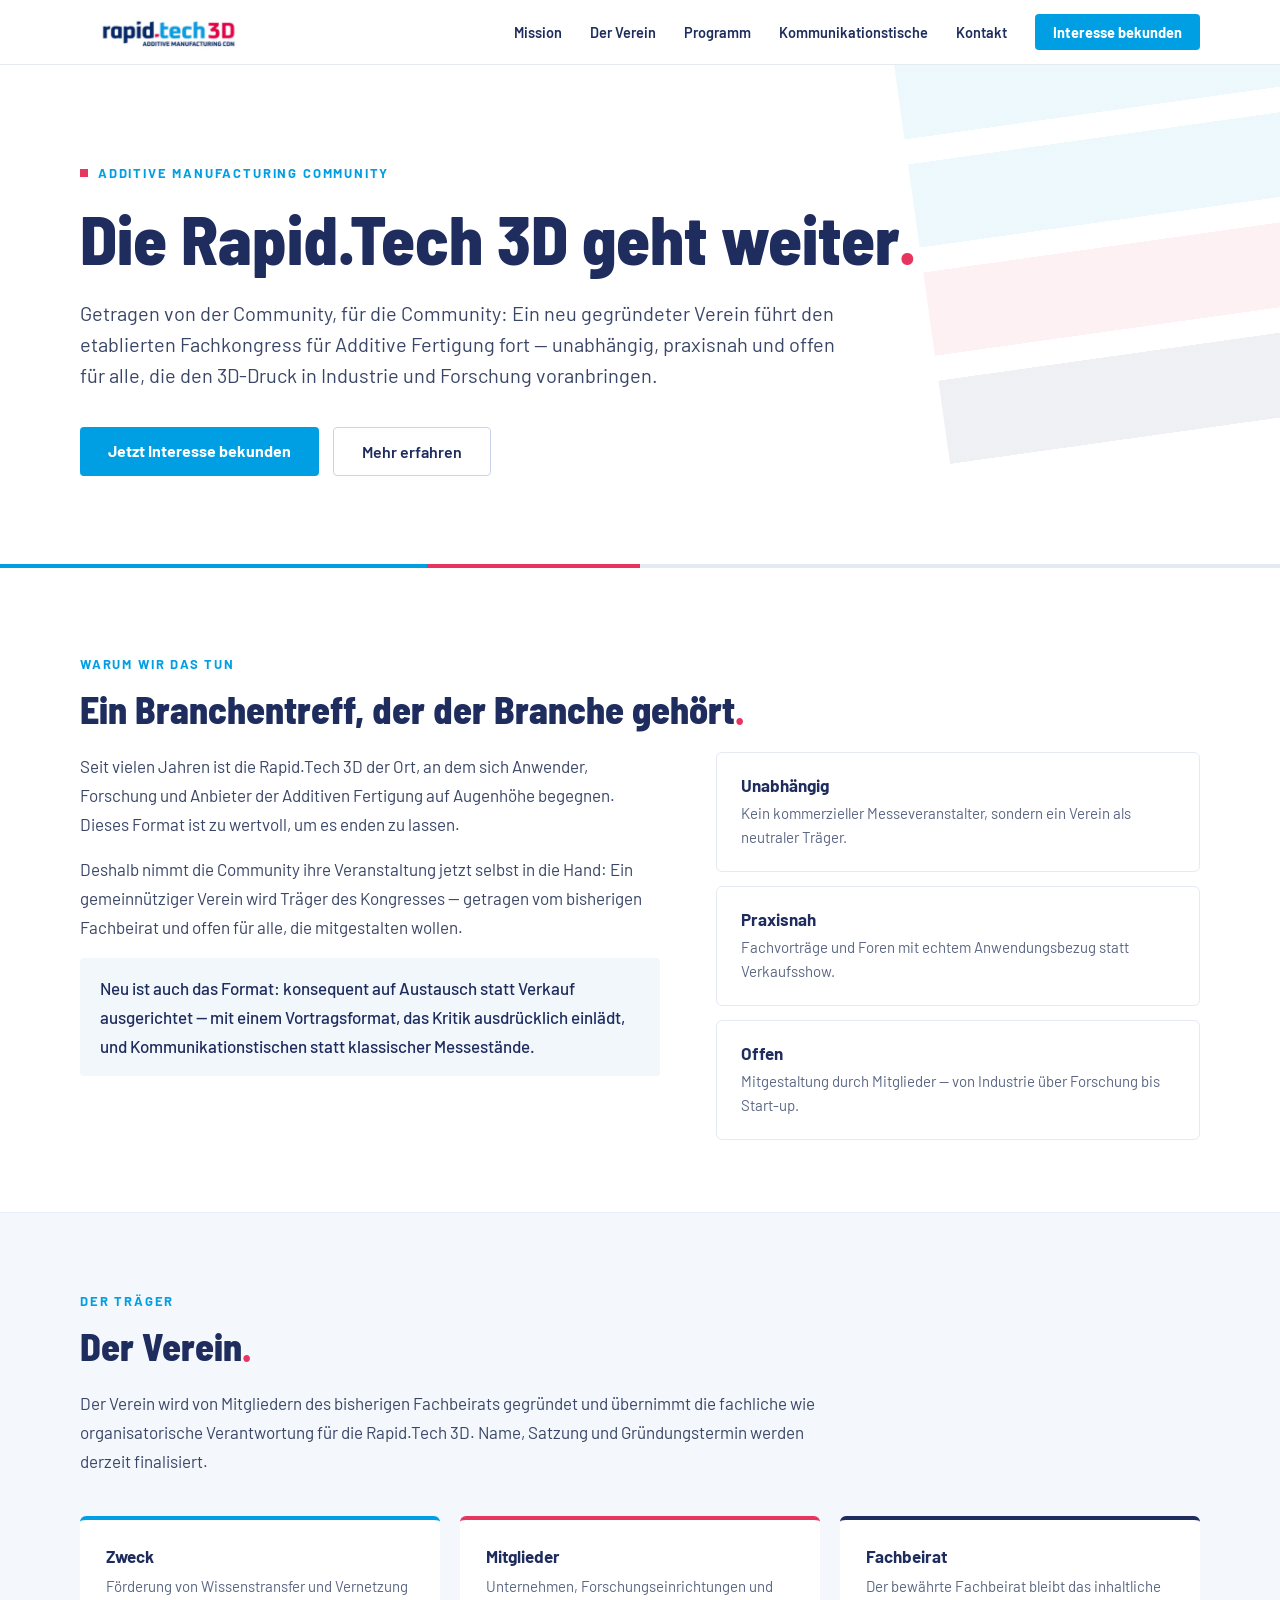
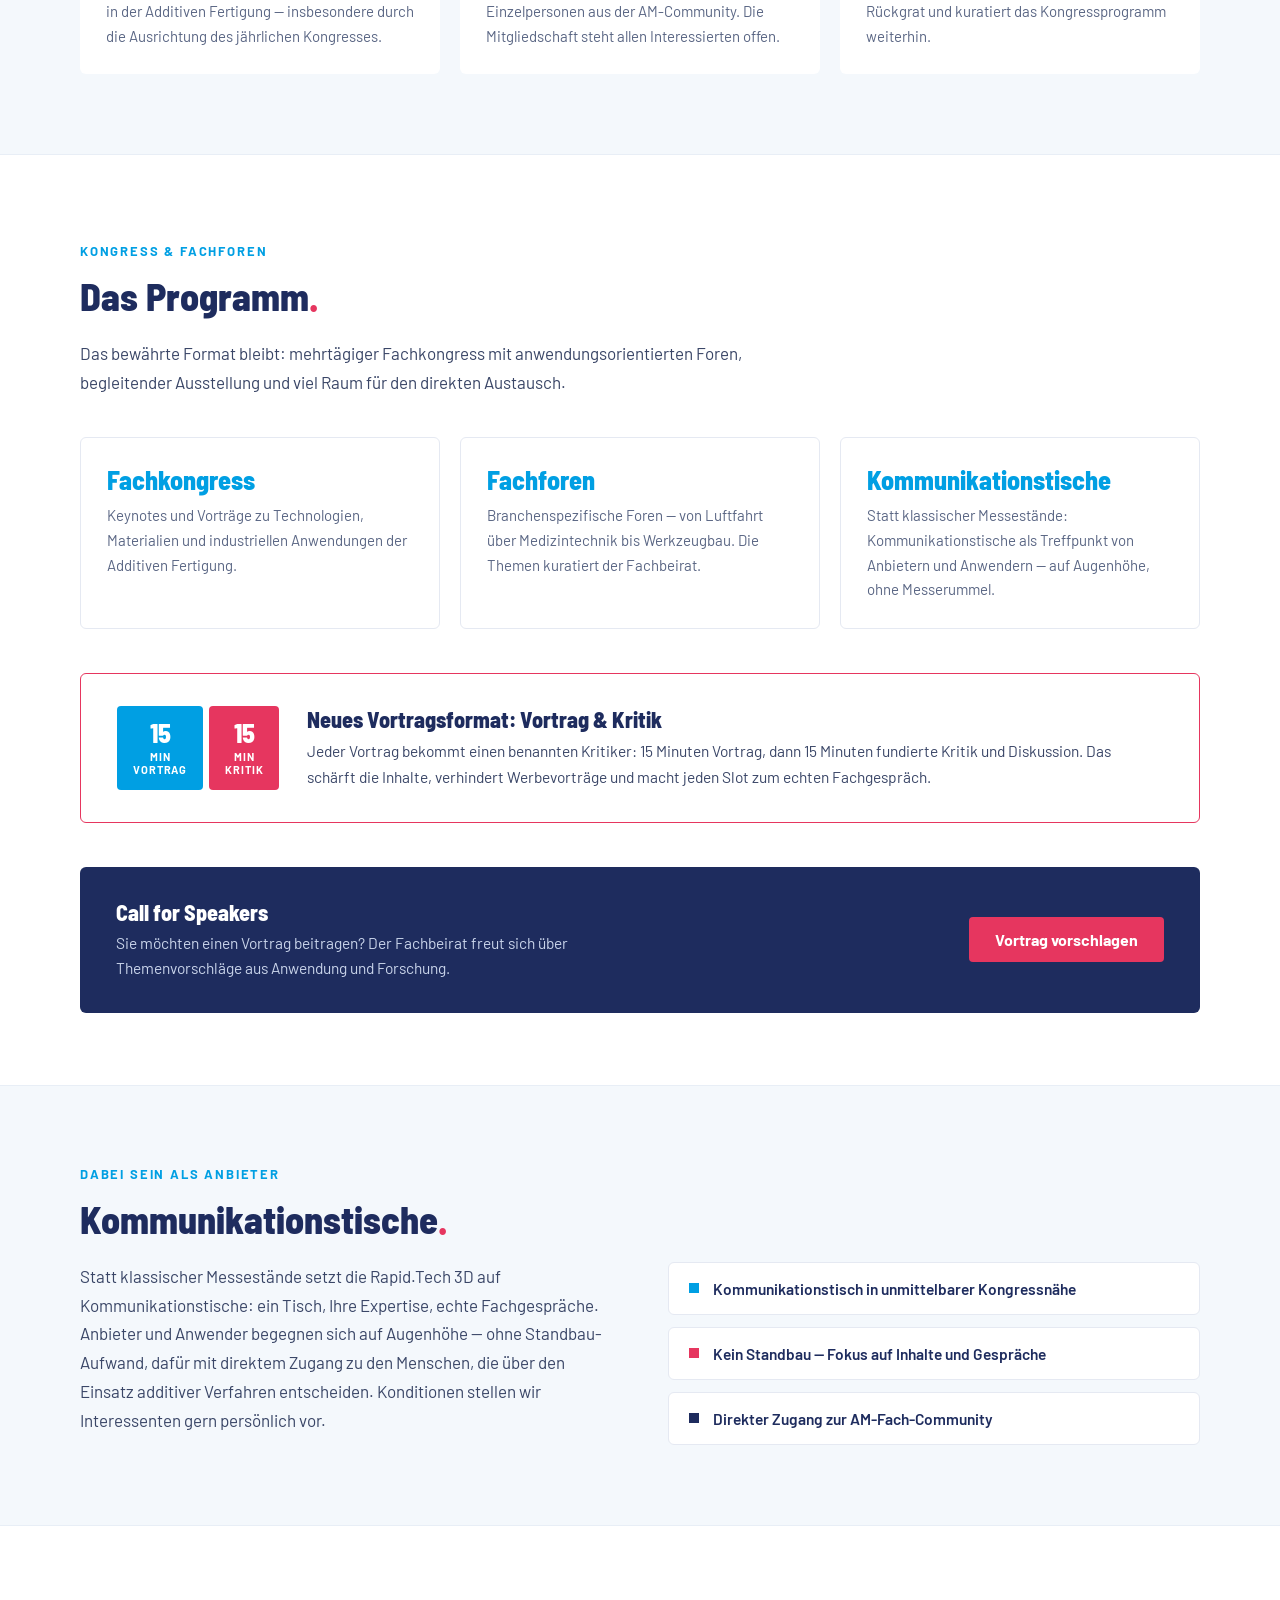
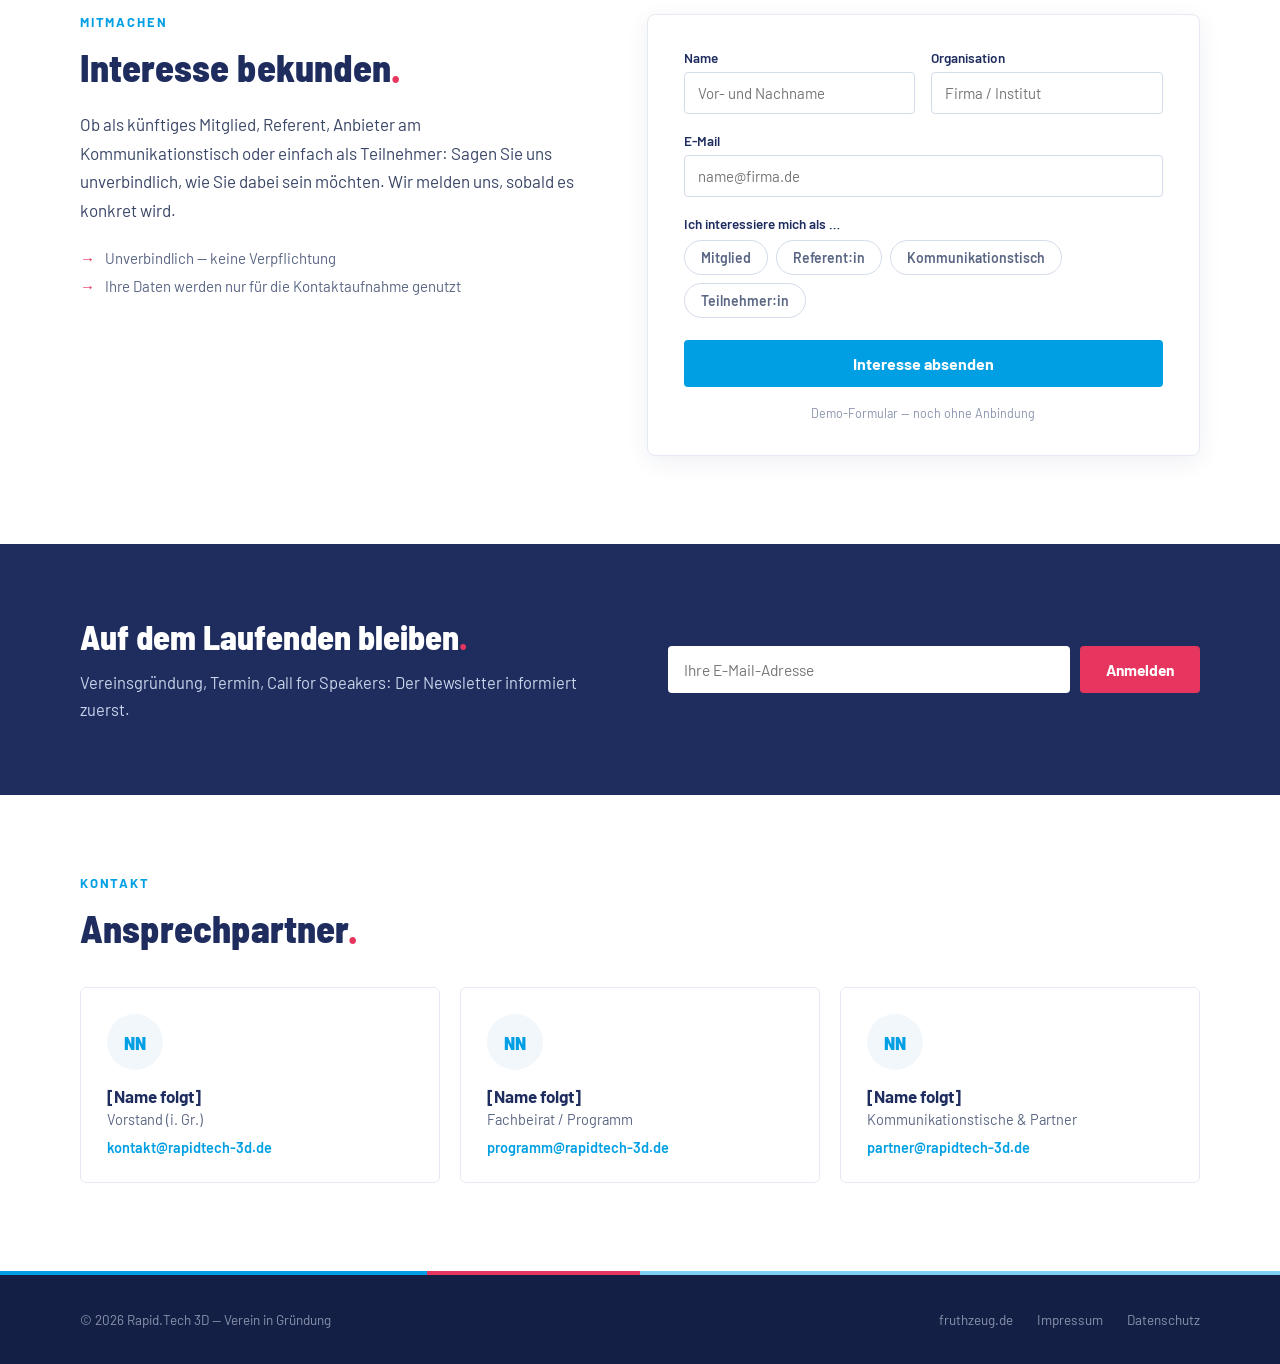
==== website/rapidtech/index.html @ 4bddb660 "Neue Unterseite /rapidtech/: Rapid.Tech 3D Kongress-Seite Statische Umsetzung der Design-Vorlage als" ====
<!DOCTYPE html>
<html lang="de">
<head>
  <meta charset="utf-8">
  <meta name="viewport" content="width=device-width, initial-scale=1">
  <meta name="description" content="Die Rapid.Tech 3D geht weiter: Ein neu gegründeter Verein führt den Fachkongress für Additive Fertigung fort – unabhängig, praxisnah und offen.">
  <title>Rapid.Tech 3D – Die Community führt den Kongress fort</title>
  <link rel="preconnect" href="https://fonts.googleapis.com">
  <link rel="preconnect" href="https://fonts.gstatic.com" crossorigin>
  <link href="https://fonts.googleapis.com/css2?family=Barlow:wght@400;500;600;700;800&amp;family=Barlow+Semi+Condensed:wght@600;700;800&amp;display=swap" rel="stylesheet">
  <style>
    html { scroll-behavior: smooth; }
    body { margin: 0; font-family: 'Barlow', sans-serif; color: #1E2C5E; background: #ffffff; }
    a { color: #009FE3; text-decoration: none; }
    a:hover { color: #1E2C5E; }
    ::selection { background: #009FE3; color: #fff; }
    .wrap { max-width: 1120px; margin: 0 auto; padding-left: 32px; padding-right: 32px; }
    .kicker { font-size: 13px; font-weight: 700; letter-spacing: 0.14em; text-transform: uppercase; color: #009FE3; margin-bottom: 14px; }
    h2 { font-family: 'Barlow Semi Condensed', sans-serif; font-size: 38px; font-weight: 800; margin: 0 0 20px; }
    .dot { color: #E6365F; }
    section { scroll-margin-top: 90px; }

    /* Kopfzeile */
    .site-header { position: sticky; top: 0; z-index: 50; background: rgba(255,255,255,0.92); backdrop-filter: blur(10px); border-bottom: 1px solid #E5E9F2; }
    .site-header .inner { display: flex; align-items: center; justify-content: space-between; gap: 24px; padding-top: 14px; padding-bottom: 14px; }
    .site-header img { height: 36px; display: block; }
    .site-nav { display: flex; gap: 28px; align-items: center; font-size: 14.5px; font-weight: 600; flex-wrap: wrap; }
    .site-nav a { color: #1E2C5E; }
    .site-nav a:hover { color: #009FE3; }
    .site-nav a.cta { background: #009FE3; color: #fff; padding: 9px 18px; border-radius: 4px; font-weight: 700; }
    .site-nav a.cta:hover { background: #1E2C5E; color: #fff; }

    /* Hero */
    .hero { background: #fff; position: relative; overflow: hidden; }
    .hero .deco { position: absolute; right: -60px; top: -40px; width: 420px; height: 420px; opacity: 0.07; transform: rotate(-8deg);
      background: linear-gradient(180deg, #009FE3 0 20%, transparent 20% 26%, #009FE3 26% 46%, transparent 46% 52%, #E6365F 52% 72%, transparent 72% 78%, #1E2C5E 78% 98%, transparent 98%); }
    .hero .inner { padding-top: 96px; padding-bottom: 88px; position: relative; }
    .hero .badge { display: inline-flex; align-items: center; gap: 10px; font-size: 13px; font-weight: 700; letter-spacing: 0.14em; text-transform: uppercase; color: #009FE3; margin-bottom: 22px; }
    .hero .badge span { width: 8px; height: 8px; background: #E6365F; display: inline-block; }
    .hero h1 { font-family: 'Barlow Semi Condensed', sans-serif; font-size: clamp(40px, 5.5vw, 68px); line-height: 1.05; font-weight: 800; margin: 0 0 24px; max-width: 14em; }
    .hero p { font-size: 20px; line-height: 1.55; max-width: 38em; margin: 0 0 36px; color: #3A4667; }
    .btn-row { display: flex; gap: 14px; flex-wrap: wrap; }
    .btn-primary { background: #009FE3; color: #fff; padding: 14px 28px; border-radius: 4px; font-weight: 700; font-size: 16px; }
    .btn-primary:hover { background: #0b8ecb; color: #fff; }
    .btn-outline { border: 1.5px solid #C9D4EA; color: #1E2C5E; padding: 14px 28px; border-radius: 4px; font-weight: 600; font-size: 16px; }
    .btn-outline:hover { border-color: #1E2C5E; color: #1E2C5E; }
    .stripe { display: flex; height: 4px; }
    .stripe .s1 { flex: 2; background: #009FE3; }
    .stripe .s2 { flex: 1; background: #E6365F; }
    .stripe .s3 { flex: 3; background: #E5E9F2; }
    .stripe.footer-stripe .s3 { background: #7FD0F3; }

    /* Mission */
    .mission .inner { padding-top: 88px; padding-bottom: 72px; }
    .mission h2 { max-width: 20em; }
    .mission .grid { display: grid; grid-template-columns: 1.2fr 1fr; gap: 56px; align-items: start; }
    .mission .text { font-size: 17px; line-height: 1.7; color: #3A4667; display: flex; flex-direction: column; gap: 16px; }
    .mission .text p { margin: 0; }
    .mission .highlight { padding: 16px 20px; background: #F2F7FC; border-radius: 4px; color: #1E2C5E; font-weight: 500; }
    .mission .facts { display: flex; flex-direction: column; gap: 14px; }
    .fact { border: 1px solid #E5E9F2; border-radius: 6px; padding: 22px 24px; }
    .fact .t { font-weight: 700; font-size: 17px; margin-bottom: 6px; color: #1E2C5E; }
    .fact .d { font-size: 15px; line-height: 1.6; color: #5A6684; }

    /* Verein */
    .verein { background: #F4F8FC; border-top: 1px solid #E8EEF6; border-bottom: 1px solid #E8EEF6; }
    .verein .inner { padding-top: 80px; padding-bottom: 80px; }
    .verein .lead { font-size: 17px; line-height: 1.7; color: #3A4667; max-width: 44em; margin: 0 0 40px; }
    .verein .grid { display: grid; grid-template-columns: repeat(3, 1fr); gap: 20px; }
    .verein .card { background: #fff; border-radius: 6px; padding: 26px; }
    .verein .card.b1 { border-top: 4px solid #009FE3; }
    .verein .card.b2 { border-top: 4px solid #E6365F; }
    .verein .card.b3 { border-top: 4px solid #1E2C5E; }
    .verein .card .t { font-weight: 700; font-size: 17px; margin-bottom: 8px; }
    .verein .card .d { font-size: 15px; line-height: 1.65; color: #5A6684; }

    /* Programm */
    .programm .inner { padding-top: 88px; padding-bottom: 72px; }
    .programm .lead { font-size: 17px; line-height: 1.7; color: #3A4667; max-width: 44em; margin: 0 0 40px; }
    .programm .grid { display: grid; grid-template-columns: repeat(3, 1fr); gap: 20px; margin-bottom: 44px; }
    .programm .card { border: 1px solid #E5E9F2; border-radius: 6px; padding: 26px; }
    .programm .card .t { font-family: 'Barlow Semi Condensed', sans-serif; font-size: 26px; font-weight: 800; color: #009FE3; margin-bottom: 8px; }
    .programm .card .d { font-size: 15px; line-height: 1.65; color: #5A6684; }
    .format-box { border: 1.5px solid #E6365F; border-radius: 6px; padding: 32px 36px; margin-bottom: 44px; display: grid; grid-template-columns: auto 1fr; gap: 28px; align-items: start; }
    .format-box .blocks { display: flex; gap: 6px; align-items: stretch; }
    .format-box .block { color: #fff; border-radius: 4px; padding: 14px 16px; text-align: center; }
    .format-box .block.blue { background: #009FE3; }
    .format-box .block.red { background: #E6365F; }
    .format-box .block .n { font-family: 'Barlow Semi Condensed', sans-serif; font-size: 26px; font-weight: 800; line-height: 1; }
    .format-box .block .l { font-size: 11px; font-weight: 700; letter-spacing: 0.08em; text-transform: uppercase; margin-top: 4px; }
    .format-box .t { font-weight: 800; font-size: 22px; font-family: 'Barlow Semi Condensed', sans-serif; margin-bottom: 6px; }
    .format-box .d { font-size: 15.5px; line-height: 1.65; color: #3A4667; max-width: 52em; }
    .speakers-box { background: #1E2C5E; color: #fff; border-radius: 6px; padding: 32px 36px; display: flex; justify-content: space-between; align-items: center; gap: 32px; flex-wrap: wrap; }
    .speakers-box .t { font-weight: 800; font-size: 22px; font-family: 'Barlow Semi Condensed', sans-serif; margin-bottom: 6px; }
    .speakers-box .d { font-size: 15.5px; line-height: 1.6; color: #C9D4EA; max-width: 36em; }
    .btn-red { background: #E6365F; color: #fff; padding: 13px 26px; border-radius: 4px; font-weight: 700; white-space: nowrap; }
    .btn-red:hover { background: #c22a4e; color: #fff; }

    /* Kommunikationstische */
    .aussteller { background: #F4F8FC; border-top: 1px solid #E8EEF6; border-bottom: 1px solid #E8EEF6; }
    .aussteller .inner { padding-top: 80px; padding-bottom: 80px; }
    .aussteller .grid { display: grid; grid-template-columns: 1fr 1fr; gap: 56px; align-items: start; }
    .aussteller .lead { font-size: 17px; line-height: 1.7; color: #3A4667; margin: 0; }
    .aussteller .list { display: flex; flex-direction: column; gap: 12px; }
    .aussteller .item { display: flex; align-items: center; gap: 14px; background: #fff; border: 1px solid #E5E9F2; border-radius: 6px; padding: 16px 20px; }
    .aussteller .item .sq { width: 10px; height: 10px; flex: none; }
    .aussteller .item .sq.blue { background: #009FE3; }
    .aussteller .item .sq.red { background: #E6365F; }
    .aussteller .item .sq.navy { background: #1E2C5E; }
    .aussteller .item span:last-child { font-size: 15.5px; font-weight: 600; }

    /* Mitmachen / Formular */
    .mitmachen .inner { padding-top: 88px; padding-bottom: 88px; }
    .mitmachen .grid { display: grid; grid-template-columns: 1fr 1.1fr; gap: 64px; align-items: start; }
    .mitmachen .lead { font-size: 17px; line-height: 1.7; color: #3A4667; margin: 0 0 24px; }
    .mitmachen .hints { display: flex; flex-direction: column; gap: 10px; font-size: 15px; color: #5A6684; }
    .mitmachen .hints div { display: flex; gap: 10px; align-items: baseline; }
    .mitmachen .hints .arrow { color: #E6365F; font-weight: 800; }
    .form-card { background: #fff; border: 1px solid #E5E9F2; border-radius: 8px; padding: 34px 36px; box-shadow: 0 6px 24px rgba(30,44,94,0.07); display: flex; flex-direction: column; gap: 18px; }
    .form-card .row2 { display: grid; grid-template-columns: 1fr 1fr; gap: 16px; }
    .form-card label { display: flex; flex-direction: column; gap: 6px; font-size: 13.5px; font-weight: 600; color: #1E2C5E; }
    .form-card input { border: 1px solid #D4DBEA; border-radius: 4px; padding: 11px 13px; font-size: 15px; font-family: 'Barlow', sans-serif; color: #1E2C5E; outline-color: #009FE3; }
    .roles-label { font-size: 13.5px; font-weight: 600; color: #1E2C5E; margin-bottom: 8px; }
    .roles { display: flex; flex-wrap: wrap; gap: 8px; }
    .role-pill { border: 1.5px solid #D4DBEA; background: #fff; color: #5A6684; border-radius: 100px; padding: 8px 16px; font-size: 14px; font-weight: 600; cursor: pointer; font-family: 'Barlow', sans-serif; }
    .role-pill.on { border-color: #009FE3; background: #E7F6FE; color: #0b8ecb; }
    .form-submit { background: #009FE3; color: #fff; border: none; border-radius: 4px; padding: 14px; font-size: 16px; font-weight: 700; cursor: pointer; font-family: 'Barlow', sans-serif; margin-top: 4px; }
    .form-submit:hover { background: #0b8ecb; }
    .form-note { font-size: 12.5px; color: #8A93AC; text-align: center; }
    .thanks-card { background: #F2F7FC; border-radius: 8px; padding: 56px 40px; text-align: center; }
    .thanks-card .check { width: 56px; height: 56px; border-radius: 50%; background: #009FE3; color: #fff; font-size: 28px; font-weight: 800; display: flex; align-items: center; justify-content: center; margin: 0 auto 18px; }
    .thanks-card .t { font-family: 'Barlow Semi Condensed', sans-serif; font-size: 24px; font-weight: 800; margin-bottom: 8px; }
    .thanks-card .d { font-size: 15.5px; color: #5A6684; line-height: 1.6; }

    /* Newsletter */
    .newsletter { background: #1E2C5E; color: #fff; }
    .newsletter .inner { padding-top: 72px; padding-bottom: 72px; }
    .newsletter .grid { display: grid; grid-template-columns: 1fr 1fr; gap: 56px; align-items: center; }
    .newsletter h2 { font-size: 34px; margin: 0 0 12px; }
    .newsletter p { font-size: 16.5px; line-height: 1.65; color: #C9D4EA; margin: 0; }
    .nl-form { display: flex; gap: 10px; flex-wrap: wrap; }
    .nl-form input { flex: 1; min-width: 220px; border: none; border-radius: 4px; padding: 14px 16px; font-size: 15.5px; font-family: 'Barlow', sans-serif; color: #1E2C5E; }
    .nl-form button { background: #E6365F; color: #fff; border: none; border-radius: 4px; padding: 14px 26px; font-size: 15.5px; font-weight: 700; cursor: pointer; font-family: 'Barlow', sans-serif; }
    .nl-form button:hover { background: #c22a4e; }
    .nl-thanks { background: rgba(255,255,255,0.08); border: 1px solid rgba(255,255,255,0.2); border-radius: 6px; padding: 20px 24px; font-size: 16px; font-weight: 600; }
    .nl-thanks span { font-weight: 400; color: #C9D4EA; }

    /* Kontakt */
    .kontakt .inner { padding-top: 80px; padding-bottom: 88px; }
    .kontakt h2 { margin-bottom: 36px; }
    .kontakt .grid { display: grid; grid-template-columns: repeat(3, 1fr); gap: 20px; }
    .contact-card { border: 1px solid #E5E9F2; border-radius: 6px; padding: 26px; display: flex; flex-direction: column; gap: 4px; }
    .contact-card .avatar { width: 56px; height: 56px; border-radius: 50%; background: #F2F7FC; color: #009FE3; font-weight: 800; font-size: 19px; display: flex; align-items: center; justify-content: center; margin-bottom: 12px; font-family: 'Barlow Semi Condensed', sans-serif; }
    .contact-card .name { font-weight: 700; font-size: 17px; }
    .contact-card .role { font-size: 14.5px; color: #5A6684; }
    .contact-card a { font-size: 14.5px; font-weight: 600; margin-top: 6px; }

    /* Fußzeile */
    .site-footer { background: #141F45; color: #8A93AC; }
    .site-footer .inner { padding-top: 36px; padding-bottom: 36px; display: flex; justify-content: space-between; align-items: center; gap: 24px; flex-wrap: wrap; font-size: 13.5px; }
    .site-footer a { color: #8A93AC; }
    .site-footer a:hover { color: #fff; }
    .site-footer .links { display: flex; gap: 24px; }

    .hidden { display: none !important; }

    /* Responsiv */
    @media (max-width: 900px) {
      .mission .grid, .verein .grid, .programm .grid, .aussteller .grid,
      .mitmachen .grid, .newsletter .grid, .kontakt .grid { grid-template-columns: 1fr; }
      .mission .grid, .aussteller .grid, .mitmachen .grid, .newsletter .grid { gap: 36px; }
      .format-box { grid-template-columns: 1fr; }
      .site-header .inner { flex-direction: column; align-items: flex-start; gap: 12px; }
      .site-nav { gap: 14px 20px; }
      .hero .inner { padding-top: 64px; padding-bottom: 60px; }
    }
    @media (max-width: 560px) {
      .wrap { padding-left: 20px; padding-right: 20px; }
      h2 { font-size: 30px; }
      .form-card { padding: 26px 22px; }
      .form-card .row2 { grid-template-columns: 1fr; }
    }
  </style>
</head>
<body>

<header class="site-header">
  <div class="wrap inner">
    <a href="#top"><img src="logo.jpeg" alt="Rapid.Tech 3D"></a>
    <nav class="site-nav">
      <a href="#mission">Mission</a>
      <a href="#verein">Der Verein</a>
      <a href="#programm">Programm</a>
      <a href="#aussteller">Kommunikationstische</a>
      <a href="#kontakt">Kontakt</a>
      <a href="#mitmachen" class="cta">Interesse bekunden</a>
    </nav>
  </div>
</header>

<main id="top">

  <!-- HERO -->
  <section class="hero">
    <div class="deco"></div>
    <div class="wrap inner">
      <div class="badge"><span></span>Additive Manufacturing Community</div>
      <h1>Die Rapid.Tech&nbsp;3D geht weiter<span class="dot">.</span></h1>
      <p>Getragen von der Community, für die Community: Ein neu gegründeter Verein führt den etablierten Fachkongress für Additive Fertigung fort — unabhängig, praxisnah und offen für alle, die den 3D-Druck in Industrie und Forschung voranbringen.</p>
      <div class="btn-row">
        <a href="#mitmachen" class="btn-primary">Jetzt Interesse bekunden</a>
        <a href="#mission" class="btn-outline">Mehr erfahren</a>
      </div>
    </div>
    <div class="stripe"><div class="s1"></div><div class="s2"></div><div class="s3"></div></div>
  </section>

  <!-- MISSION -->
  <section id="mission" class="mission">
    <div class="wrap inner">
      <div class="kicker">Warum wir das tun</div>
      <h2>Ein Branchentreff, der der Branche gehört<span class="dot">.</span></h2>
      <div class="grid">
        <div class="text">
          <p>Seit vielen Jahren ist die Rapid.Tech 3D der Ort, an dem sich Anwender, Forschung und Anbieter der Additiven Fertigung auf Augenhöhe begegnen. Dieses Format ist zu wertvoll, um es enden zu lassen.</p>
          <p>Deshalb nimmt die Community ihre Veranstaltung jetzt selbst in die Hand: Ein gemeinnütziger Verein wird Träger des Kongresses — getragen vom bisherigen Fachbeirat und offen für alle, die mitgestalten wollen.</p>
          <p class="highlight">Neu ist auch das Format: konsequent auf Austausch statt Verkauf ausgerichtet — mit einem Vortragsformat, das Kritik ausdrücklich einlädt, und Kommunikationstischen statt klassischer Messestände.</p>
        </div>
        <div class="facts">
          <div class="fact">
            <div class="t">Unabhängig</div>
            <div class="d">Kein kommerzieller Messeveranstalter, sondern ein Verein als neutraler Träger.</div>
          </div>
          <div class="fact">
            <div class="t">Praxisnah</div>
            <div class="d">Fachvorträge und Foren mit echtem Anwendungsbezug statt Verkaufsshow.</div>
          </div>
          <div class="fact">
            <div class="t">Offen</div>
            <div class="d">Mitgestaltung durch Mitglieder — von Industrie über Forschung bis Start-up.</div>
          </div>
        </div>
      </div>
    </div>
  </section>

  <!-- VEREIN -->
  <section id="verein" class="verein">
    <div class="wrap inner">
      <div class="kicker">Der Träger</div>
      <h2>Der Verein<span class="dot">.</span></h2>
      <p class="lead">Der Verein wird von Mitgliedern des bisherigen Fachbeirats gegründet und übernimmt die fachliche wie organisatorische Verantwortung für die Rapid.Tech 3D. Name, Satzung und Gründungstermin werden derzeit finalisiert.</p>
      <div class="grid">
        <div class="card b1">
          <div class="t">Zweck</div>
          <div class="d">Förderung von Wissenstransfer und Vernetzung in der Additiven Fertigung — insbesondere durch die Ausrichtung des jährlichen Kongresses.</div>
        </div>
        <div class="card b2">
          <div class="t">Mitglieder</div>
          <div class="d">Unternehmen, Forschungseinrichtungen und Einzelpersonen aus der AM-Community. Die Mitgliedschaft steht allen Interessierten offen.</div>
        </div>
        <div class="card b3">
          <div class="t">Fachbeirat</div>
          <div class="d">Der bewährte Fachbeirat bleibt das inhaltliche Rückgrat und kuratiert das Kongressprogramm weiterhin.</div>
        </div>
      </div>
    </div>
  </section>

  <!-- PROGRAMM -->
  <section id="programm" class="programm">
    <div class="wrap inner">
      <div class="kicker">Kongress &amp; Fachforen</div>
      <h2>Das Programm<span class="dot">.</span></h2>
      <p class="lead">Das bewährte Format bleibt: mehrtägiger Fachkongress mit anwendungsorientierten Foren, begleitender Ausstellung und viel Raum für den direkten Austausch.</p>
      <div class="grid">
        <div class="card">
          <div class="t">Fachkongress</div>
          <div class="d">Keynotes und Vorträge zu Technologien, Materialien und industriellen Anwendungen der Additiven Fertigung.</div>
        </div>
        <div class="card">
          <div class="t">Fachforen</div>
          <div class="d">Branchenspezifische Foren — von Luftfahrt über Medizintechnik bis Werkzeugbau. Die Themen kuratiert der Fachbeirat.</div>
        </div>
        <div class="card">
          <div class="t">Kommunikationstische</div>
          <div class="d">Statt klassischer Messestände: Kommunikationstische als Treffpunkt von Anbietern und Anwendern — auf Augenhöhe, ohne Messerummel.</div>
        </div>
      </div>
      <div class="format-box">
        <div class="blocks">
          <div class="block blue"><div class="n">15</div><div class="l">Min<br>Vortrag</div></div>
          <div class="block red"><div class="n">15</div><div class="l">Min<br>Kritik</div></div>
        </div>
        <div>
          <div class="t">Neues Vortragsformat: Vortrag &amp; Kritik</div>
          <div class="d">Jeder Vortrag bekommt einen benannten Kritiker: 15 Minuten Vortrag, dann 15 Minuten fundierte Kritik und Diskussion. Das schärft die Inhalte, verhindert Werbevorträge und macht jeden Slot zum echten Fachgespräch.</div>
        </div>
      </div>
      <div class="speakers-box">
        <div>
          <div class="t">Call for Speakers</div>
          <div class="d">Sie möchten einen Vortrag beitragen? Der Fachbeirat freut sich über Themenvorschläge aus Anwendung und Forschung.</div>
        </div>
        <a href="#mitmachen" class="btn-red">Vortrag vorschlagen</a>
      </div>
    </div>
  </section>

  <!-- KOMMUNIKATIONSTISCHE -->
  <section id="aussteller" class="aussteller">
    <div class="wrap inner">
      <div class="kicker">Dabei sein als Anbieter</div>
      <h2>Kommunikationstische<span class="dot">.</span></h2>
      <div class="grid">
        <p class="lead">Statt klassischer Messestände setzt die Rapid.Tech 3D auf Kommunikationstische: ein Tisch, Ihre Expertise, echte Fachgespräche. Anbieter und Anwender begegnen sich auf Augenhöhe — ohne Standbau-Aufwand, dafür mit direktem Zugang zu den Menschen, die über den Einsatz additiver Verfahren entscheiden. Konditionen stellen wir Interessenten gern persönlich vor.</p>
        <div class="list">
          <div class="item"><span class="sq blue"></span><span>Kommunikationstisch in unmittelbarer Kongressnähe</span></div>
          <div class="item"><span class="sq red"></span><span>Kein Standbau — Fokus auf Inhalte und Gespräche</span></div>
          <div class="item"><span class="sq navy"></span><span>Direkter Zugang zur AM-Fach-Community</span></div>
        </div>
      </div>
    </div>
  </section>

  <!-- MITMACHEN / FORMULAR -->
  <section id="mitmachen" class="mitmachen">
    <div class="wrap inner">
      <div class="grid">
        <div>
          <div class="kicker">Mitmachen</div>
          <h2>Interesse bekunden<span class="dot">.</span></h2>
          <p class="lead">Ob als künftiges Mitglied, Referent, Anbieter am Kommunikationstisch oder einfach als Teilnehmer: Sagen Sie uns unverbindlich, wie Sie dabei sein möchten. Wir melden uns, sobald es konkret wird.</p>
          <div class="hints">
            <div><span class="arrow">→</span>Unverbindlich — keine Verpflichtung</div>
            <div><span class="arrow">→</span>Ihre Daten werden nur für die Kontaktaufnahme genutzt</div>
          </div>
        </div>
        <div>
          <form class="form-card" id="interesse-form">
            <div class="row2">
              <label>Name
                <input name="name" placeholder="Vor- und Nachname" autocomplete="name">
              </label>
              <label>Organisation
                <input name="org" placeholder="Firma / Institut" autocomplete="organization">
              </label>
            </div>
            <label>E-Mail
              <input name="email" type="email" placeholder="name@firma.de" autocomplete="email">
            </label>
            <div>
              <div class="roles-label">Ich interessiere mich als …</div>
              <div class="roles">
                <button type="button" class="role-pill">Mitglied</button>
                <button type="button" class="role-pill">Referent:in</button>
                <button type="button" class="role-pill">Kommunikationstisch</button>
                <button type="button" class="role-pill">Teilnehmer:in</button>
              </div>
            </div>
            <button type="submit" class="form-submit">Interesse absenden</button>
            <div class="form-note">Demo-Formular — noch ohne Anbindung</div>
          </form>
          <div class="thanks-card hidden" id="interesse-danke">
            <div class="check">✓</div>
            <div class="t">Vielen Dank!</div>
            <div class="d">Wir haben Ihr Interesse notiert und melden uns, sobald es Neuigkeiten gibt.</div>
          </div>
        </div>
      </div>
    </div>
  </section>

  <!-- NEWSLETTER -->
  <section id="newsletter" class="newsletter">
    <div class="wrap inner">
      <div class="grid">
        <div>
          <h2>Auf dem Laufenden bleiben<span class="dot">.</span></h2>
          <p>Vereinsgründung, Termin, Call for Speakers: Der Newsletter informiert zuerst.</p>
        </div>
        <div>
          <form class="nl-form" id="nl-form">
            <input name="email" type="email" placeholder="Ihre E-Mail-Adresse" autocomplete="email">
            <button type="submit">Anmelden</button>
          </form>
          <div class="nl-thanks hidden" id="nl-danke">✓ Danke — Sie erhalten eine Bestätigung per E-Mail. <span>(Demo)</span></div>
        </div>
      </div>
    </div>
  </section>

  <!-- KONTAKT -->
  <section id="kontakt" class="kontakt">
    <div class="wrap inner">
      <div class="kicker">Kontakt</div>
      <h2>Ansprechpartner<span class="dot">.</span></h2>
      <div class="grid">
        <div class="contact-card">
          <div class="avatar">NN</div>
          <div class="name">[Name folgt]</div>
          <div class="role">Vorstand (i. Gr.)</div>
          <a href="mailto:kontakt@rapidtech-3d.de">kontakt@rapidtech-3d.de</a>
        </div>
        <div class="contact-card">
          <div class="avatar">NN</div>
          <div class="name">[Name folgt]</div>
          <div class="role">Fachbeirat / Programm</div>
          <a href="mailto:programm@rapidtech-3d.de">programm@rapidtech-3d.de</a>
        </div>
        <div class="contact-card">
          <div class="avatar">NN</div>
          <div class="name">[Name folgt]</div>
          <div class="role">Kommunikationstische &amp; Partner</div>
          <a href="mailto:partner@rapidtech-3d.de">partner@rapidtech-3d.de</a>
        </div>
      </div>
    </div>
  </section>

</main>

<footer class="site-footer">
  <div class="stripe footer-stripe"><div class="s1"></div><div class="s2"></div><div class="s3"></div></div>
  <div class="wrap inner">
    <div>© 2026 Rapid.Tech 3D — Verein in Gründung</div>
    <div class="links">
      <a href="/">fruthzeug.de</a>
      <a href="#">Impressum</a>
      <a href="#">Datenschutz</a>
    </div>
  </div>
</footer>

<script>
  document.querySelectorAll('.role-pill').forEach(function (pill) {
    pill.addEventListener('click', function () {
      pill.classList.toggle('on');
    });
  });

  document.getElementById('interesse-form').addEventListener('submit', function (e) {
    e.preventDefault();
    this.classList.add('hidden');
    document.getElementById('interesse-danke').classList.remove('hidden');
  });

  document.getElementById('nl-form').addEventListener('submit', function (e) {
    e.preventDefault();
    this.classList.add('hidden');
    document.getElementById('nl-danke').classList.remove('hidden');
  });
</script>
</body>
</html>
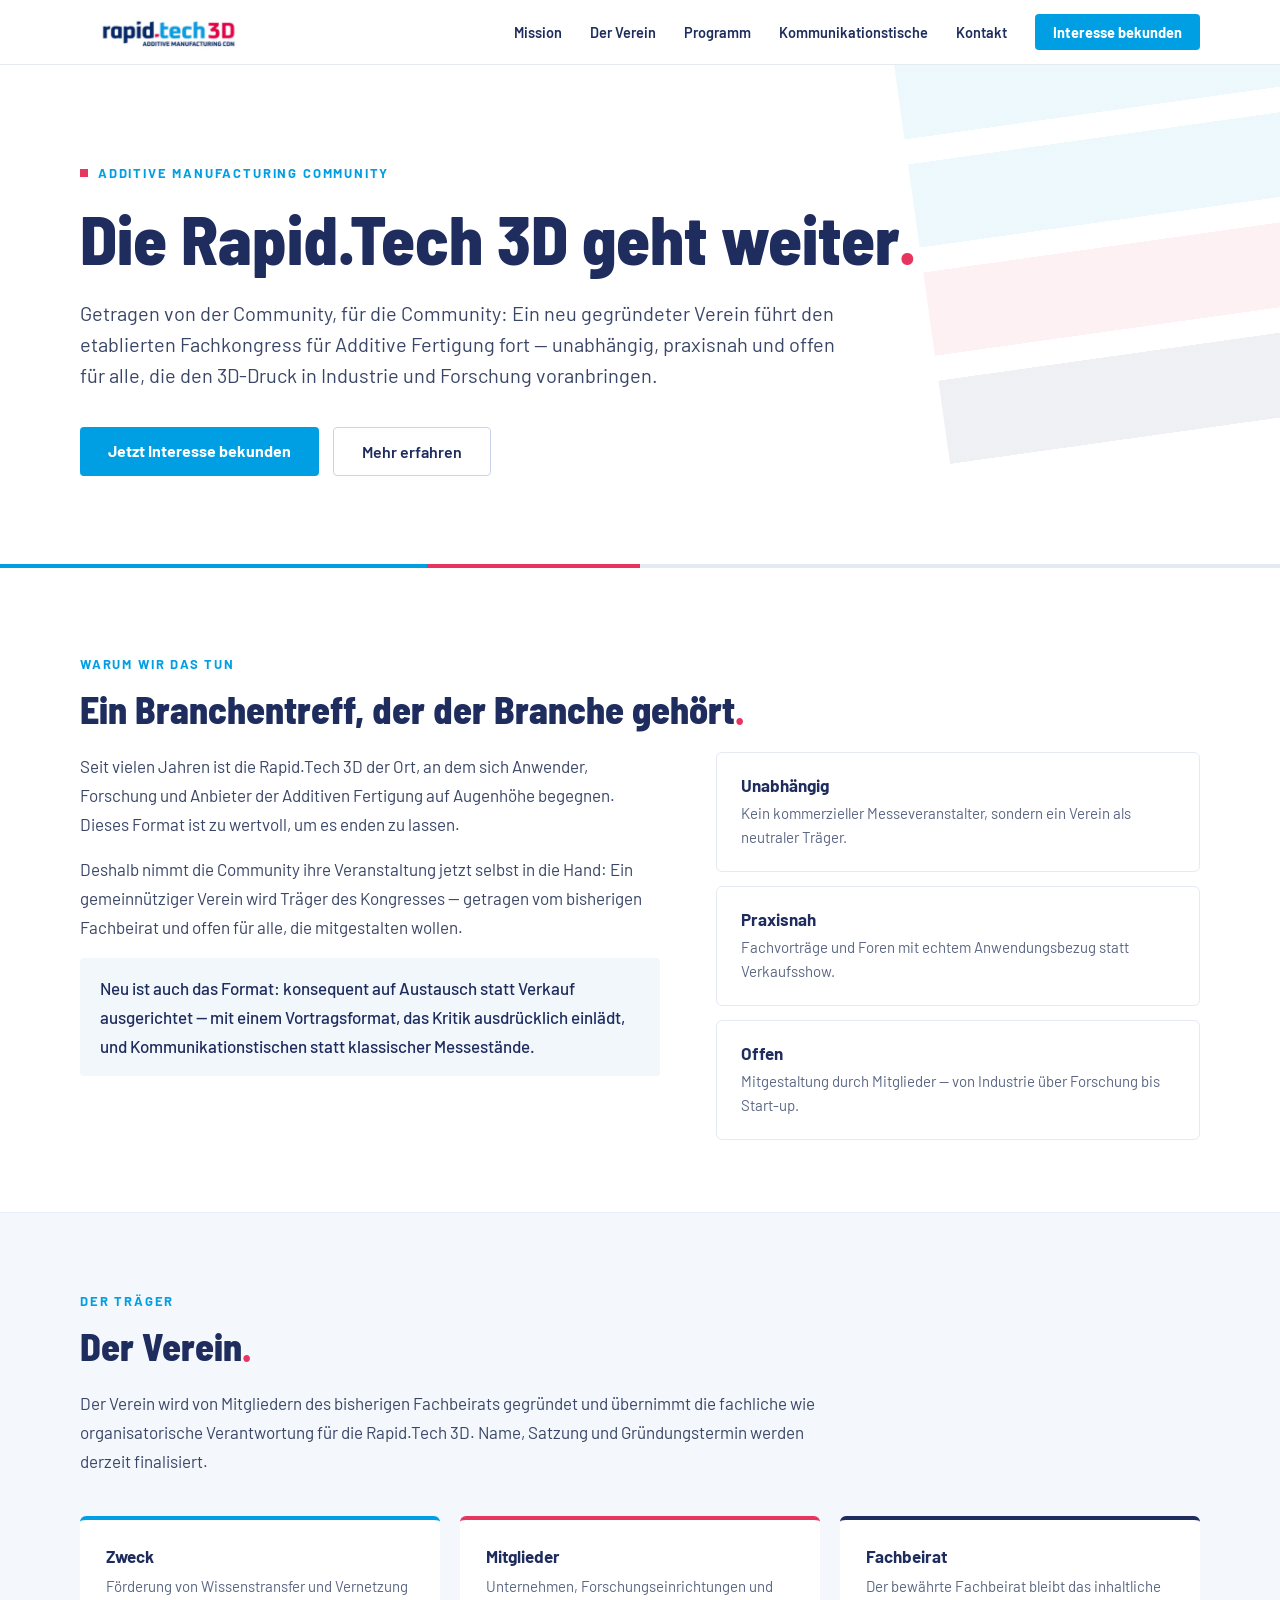
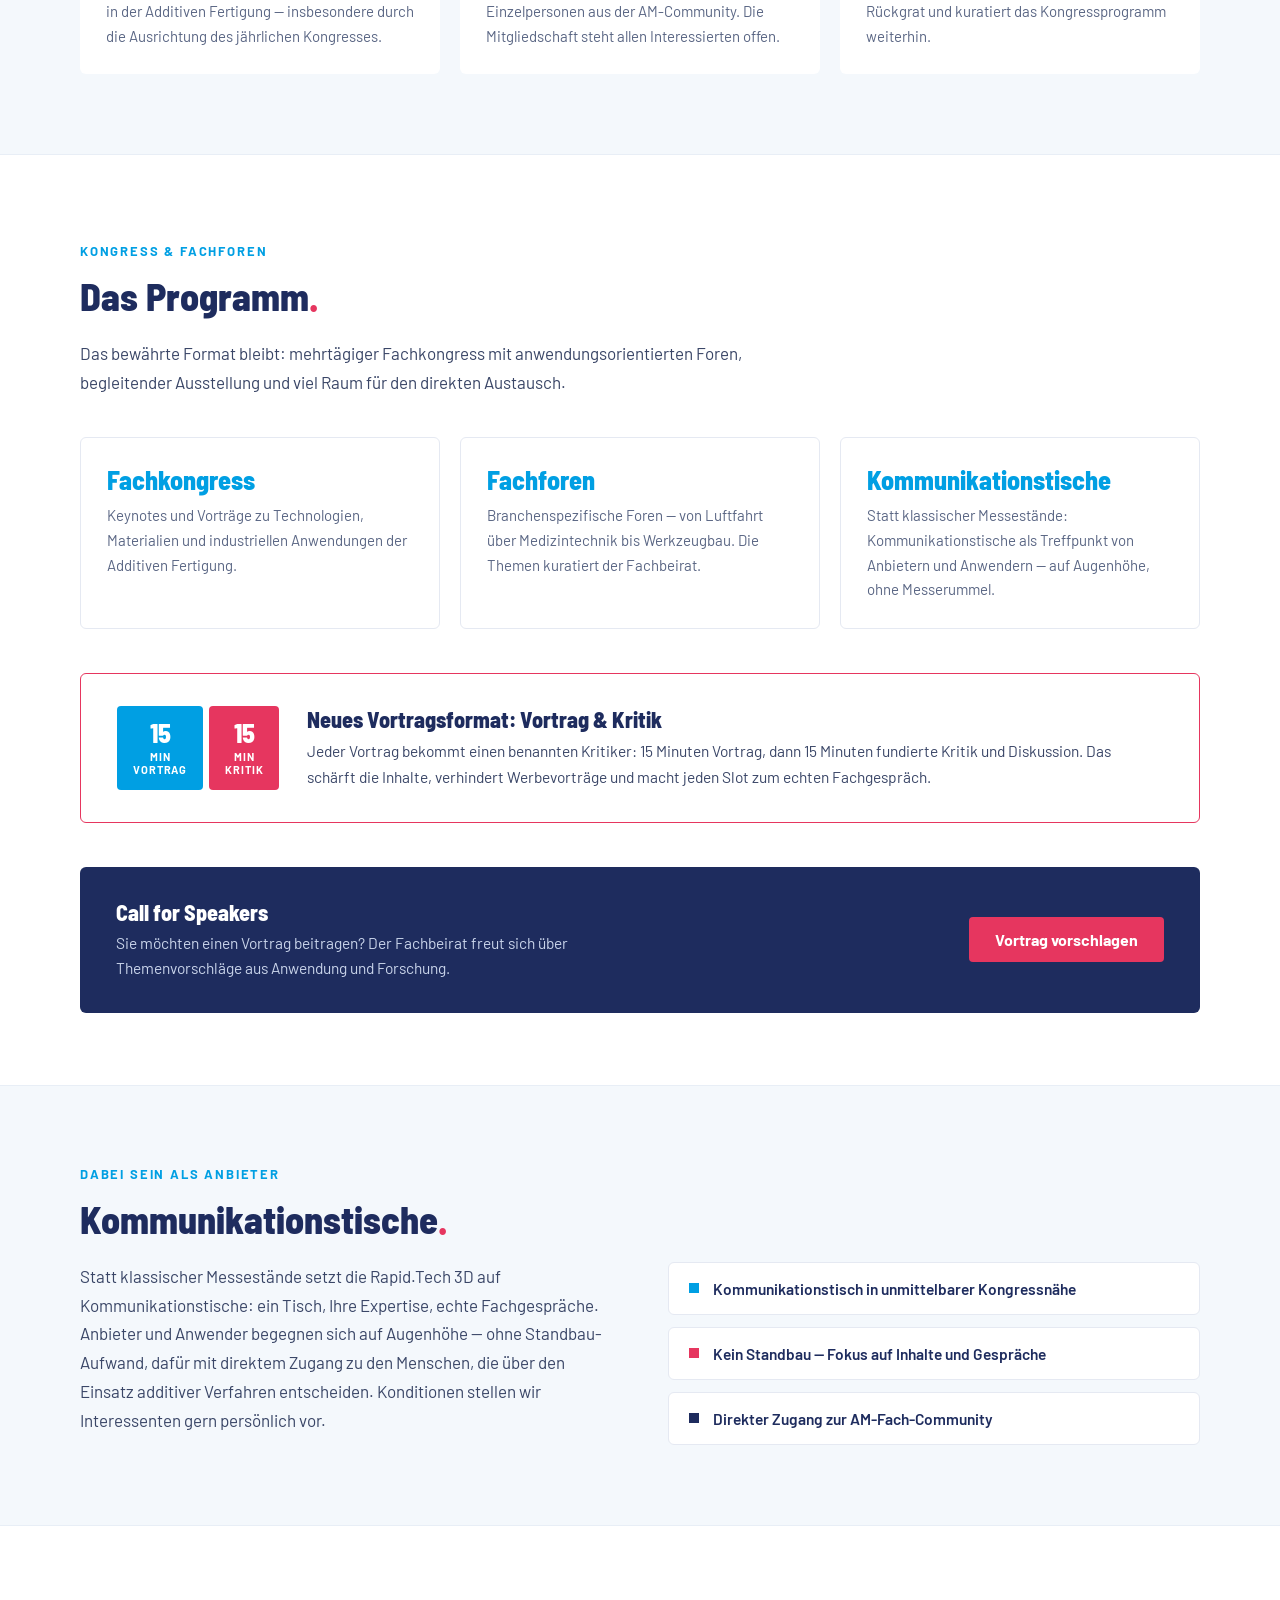
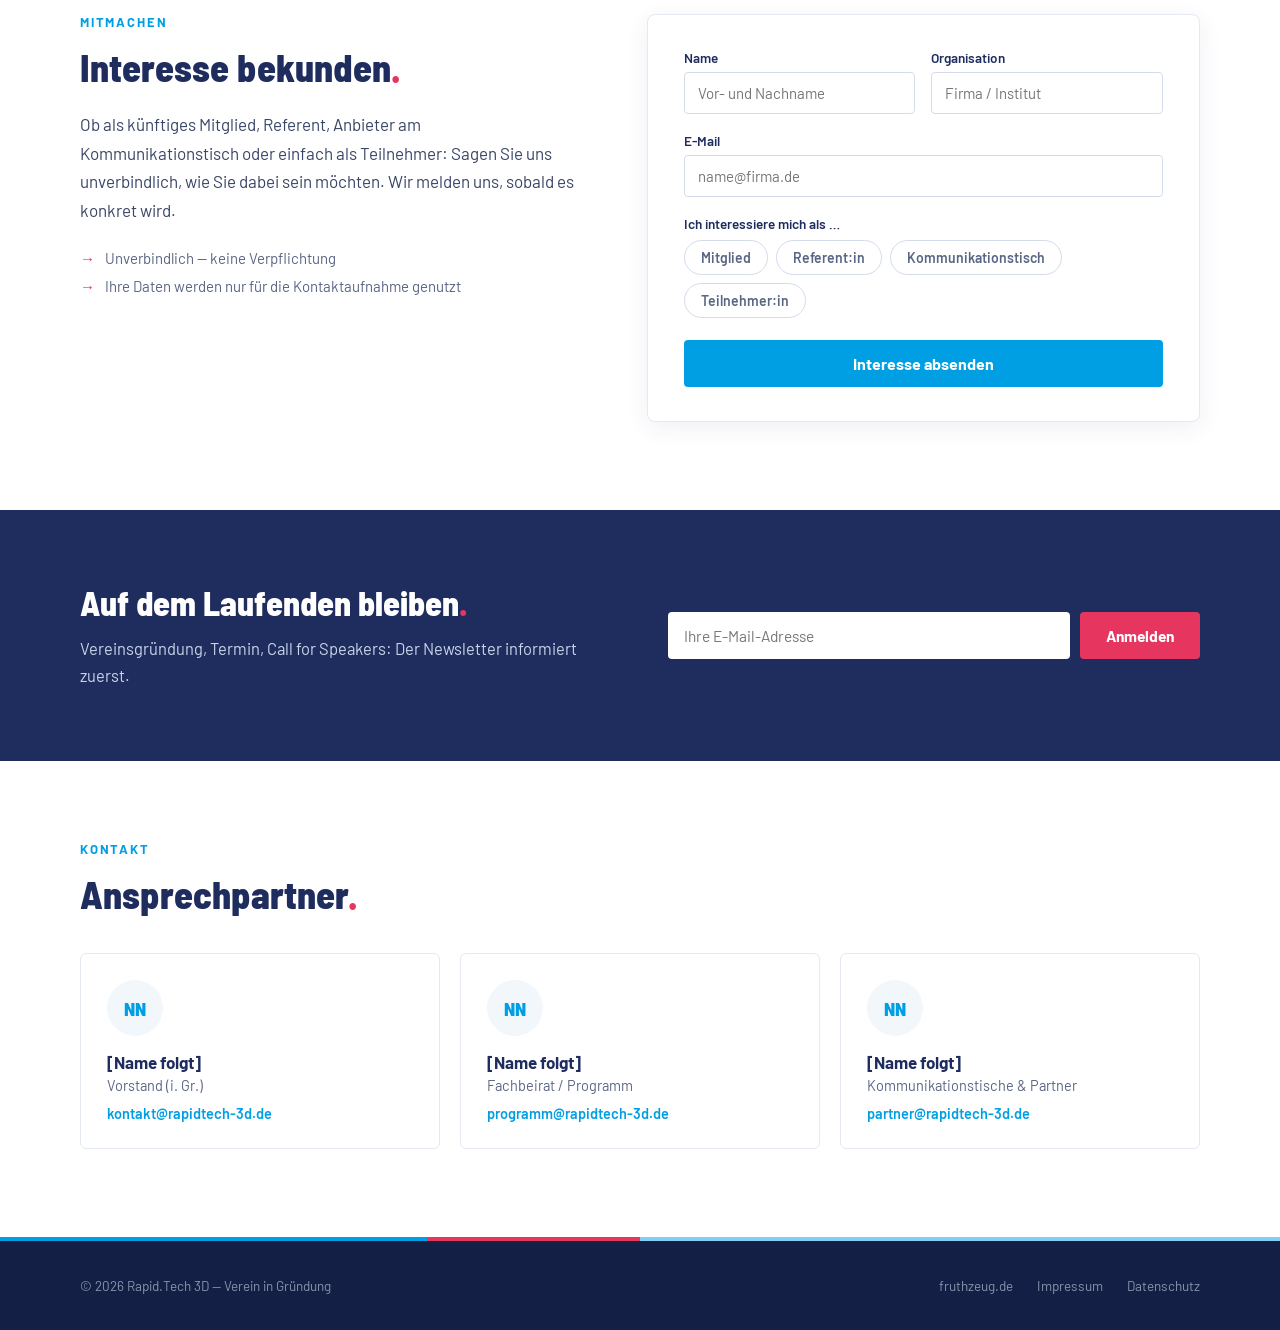
==== commit 2f0d5feb: "RapidTech: Interessens- und Newsletter-Formular an E-Mail-Versand anbinden - Neuer PHP-Handler rapid" ====
--- a/website/rapidtech/index.html
+++ b/website/rapidtech/index.html
@@ -347,7 +347,7 @@
               </label>
             </div>
             <label>E-Mail
-              <input name="email" type="email" placeholder="name@firma.de" autocomplete="email">
+              <input name="email" type="email" placeholder="name@firma.de" autocomplete="email" required>
             </label>
             <div>
               <div class="roles-label">Ich interessiere mich als …</div>
@@ -358,8 +358,10 @@
                 <button type="button" class="role-pill">Teilnehmer:in</button>
               </div>
             </div>
+            <!-- Honeypot gegen Spam-Bots: für Menschen unsichtbar, muss leer bleiben -->
+            <input type="text" name="website" tabindex="-1" autocomplete="off" aria-hidden="true" style="position:absolute; left:-9999px; width:1px; height:1px; opacity:0;">
             <button type="submit" class="form-submit">Interesse absenden</button>
-            <div class="form-note">Demo-Formular — noch ohne Anbindung</div>
+            <div class="form-note" id="interesse-fehler" style="display:none; color:#c0392b;"></div>
           </form>
           <div class="thanks-card hidden" id="interesse-danke">
             <div class="check">✓</div>
@@ -381,10 +383,11 @@
         </div>
         <div>
           <form class="nl-form" id="nl-form">
-            <input name="email" type="email" placeholder="Ihre E-Mail-Adresse" autocomplete="email">
+            <input name="email" type="email" placeholder="Ihre E-Mail-Adresse" autocomplete="email" required>
+            <input type="text" name="website" tabindex="-1" autocomplete="off" aria-hidden="true" style="position:absolute; left:-9999px; width:1px; height:1px; opacity:0;">
             <button type="submit">Anmelden</button>
           </form>
-          <div class="nl-thanks hidden" id="nl-danke">✓ Danke — Sie erhalten eine Bestätigung per E-Mail. <span>(Demo)</span></div>
+          <div class="nl-thanks hidden" id="nl-danke">✓ Danke — Sie erhalten in Kürze eine Bestätigung per E-Mail.</div>
         </div>
       </div>
     </div>
@@ -439,16 +442,67 @@
     });
   });
 
+  // Interessens-Formular an senden.php anbinden
   document.getElementById('interesse-form').addEventListener('submit', function (e) {
     e.preventDefault();
-    this.classList.add('hidden');
-    document.getElementById('interesse-danke').classList.remove('hidden');
+    var form = this;
+    var fehler = document.getElementById('interesse-fehler');
+    var btn = form.querySelector('.form-submit');
+    fehler.style.display = 'none';
+
+    var rollen = Array.from(form.querySelectorAll('.role-pill.on'))
+      .map(function (p) { return p.textContent.trim(); }).join(', ');
+
+    var data = new FormData(form);
+    data.append('art', 'interesse');
+    data.append('rollen', rollen);
+
+    btn.disabled = true;
+    var alterText = btn.textContent;
+    btn.textContent = 'Wird gesendet …';
+
+    fetch('senden.php', { method: 'POST', body: data })
+      .then(function (r) { return r.json().catch(function () { return { ok: r.ok }; }); })
+      .then(function (res) {
+        if (res && res.ok) {
+          form.classList.add('hidden');
+          document.getElementById('interesse-danke').classList.remove('hidden');
+        } else {
+          throw new Error((res && res.fehler) || 'Fehler beim Senden.');
+        }
+      })
+      .catch(function (err) {
+        btn.disabled = false;
+        btn.textContent = alterText;
+        fehler.textContent = err.message + ' Alternativ: kontakt@rapidtech-3d.de';
+        fehler.style.display = 'block';
+      });
   });
 
+  // Newsletter-Formular an senden.php anbinden
   document.getElementById('nl-form').addEventListener('submit', function (e) {
     e.preventDefault();
-    this.classList.add('hidden');
-    document.getElementById('nl-danke').classList.remove('hidden');
+    var form = this;
+    var data = new FormData(form);
+    data.append('art', 'newsletter');
+    var btn = form.querySelector('button');
+    btn.disabled = true;
+
+    fetch('senden.php', { method: 'POST', body: data })
+      .then(function (r) { return r.json().catch(function () { return { ok: r.ok }; }); })
+      .then(function (res) {
+        if (res && res.ok) {
+          form.classList.add('hidden');
+          document.getElementById('nl-danke').classList.remove('hidden');
+        } else {
+          btn.disabled = false;
+          alert((res && res.fehler) || 'Anmeldung fehlgeschlagen. Bitte später erneut versuchen.');
+        }
+      })
+      .catch(function () {
+        btn.disabled = false;
+        alert('Anmeldung fehlgeschlagen. Bitte später erneut versuchen.');
+      });
   });
 </script>
 </body>
